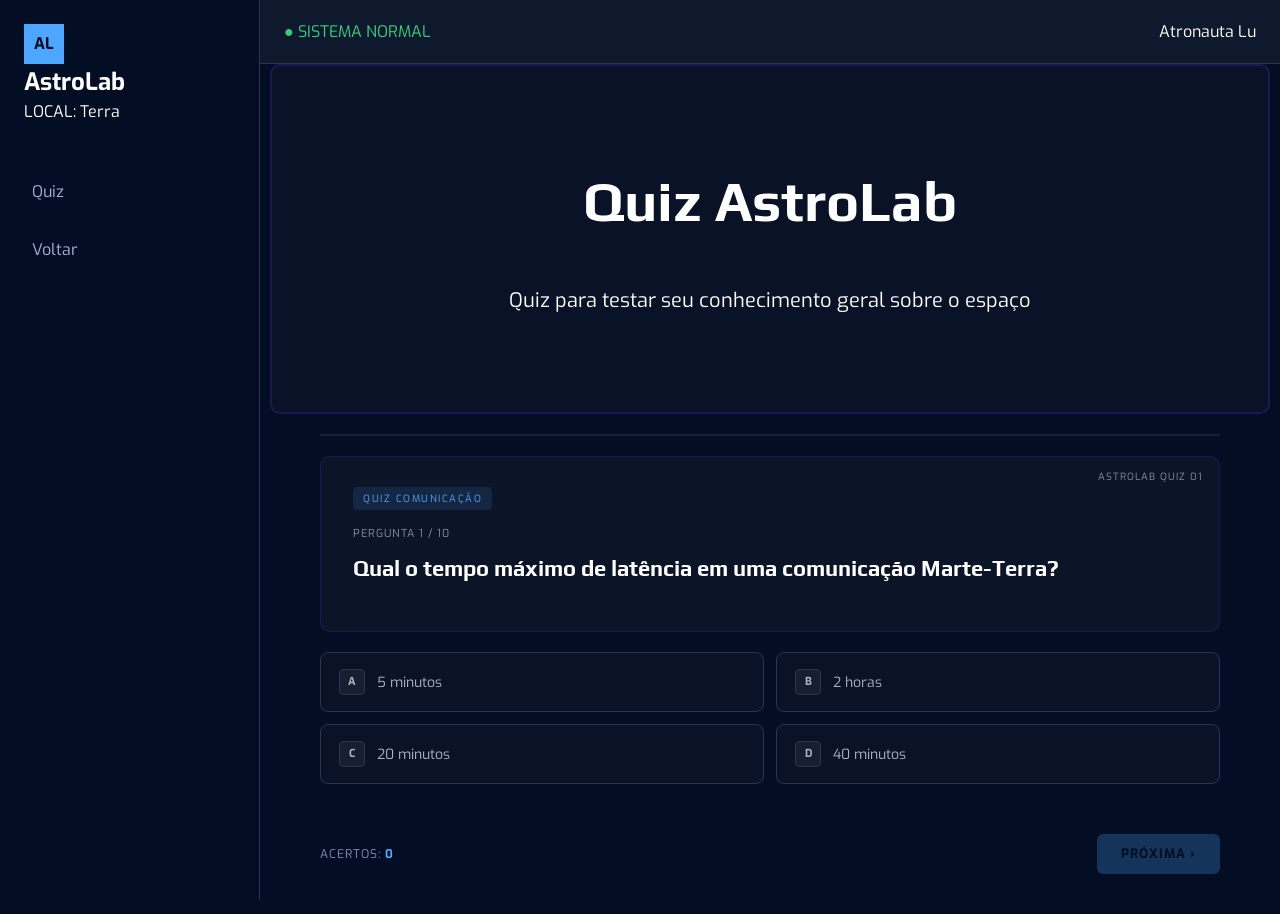
==== pages/quiz.html @ 885c474e "Feat: criação do quiz e correção de estrura da pagina" ====
<!DOCTYPE html>
<html lang="pt-br">
<head>
    <meta charset="UTF-8">
    <meta name="viewport" content="width=device-width, initial-scale=1.0">
    <link rel="shortcut icon" href="../images/intellect.png" type="image/png">

    <title>Quiz AstroLab</title>

    <link rel="stylesheet" href="../css/reset.css">
    <link rel="stylesheet" href="../css/variaveis.css">
    <link rel="stylesheet" href="../css/quiz.css">
    <link rel="stylesheet" href="../css/quiz-additions.css">

    <link rel="preconnect" href="https://fonts.googleapis.com">
    <link rel="preconnect" href="https://fonts.gstatic.com" crossorigin>
    <link href="https://fonts.googleapis.com/css2?family=Play:wght@400;700&display=swap" rel="stylesheet">

    <!-- Basic Icons -->
    <link href="https://cdn.boxicons.com/3.0.8/fonts/basic/boxicons.min.css" rel="stylesheet">
    <!-- Filled Icons -->
    <link href="https://cdn.boxicons.com/3.0.8/fonts/filled/boxicons-filled.min.css" rel="stylesheet">
    <!-- Brand Icons -->
    <link href="https://cdn.boxicons.com/3.0.8/fonts/brands/boxicons-brands.min.css" rel="stylesheet">

</head>
<body>
    
<aside class="sidebar">

    <div class="logo">
        <div class="logo-icon">AL</div>

        <div>
            <h2>AstroLab</h2>
            <p> LOCAL: Terra</p>
        </div>
    </div>

    <nav>

        <a href="" class="nav-inicio"> <i class="bxf bx-brain"></i> Quiz </a>
        <a href="../index.html" class="nav-problema"> <i class="bxf bx-reply-big"></i> Voltar </a>
        
    </nav>

</aside>


<div class="main">

    <header>

        <div class="status">
            ● SISTEMA NORMAL
        </div>

        <div class="header-right">

            <div id="clock"></div>

            <div class="user">
                Atronauta Lu
            </div>

        </div>

    </header>
    
    <div class="quiz-card">
        <h1> Quiz AstroLab</h1>
        
        <p> Quiz para testar seu conhecimento geral sobre o espaço </p>

    </div>

    <div id="quiz-area"></div>

</div>

    <script src="../js/quiz.js"></script>

</body>
</html>
---- css/variaveis.css ----
@import url('https://fonts.googleapis.com/css2?family=Exo:ital,wght@0,100..900;1,100..900&family=Play:wght@400;700&display=swap');


:root{
    --background-primary: #030e25;
    --background-secondary: #051224;

    --title: 'Play';
    --text: 'Exo';
    --text-size: 18px;

    --title-size: 56px;
}
---- css/quiz.css ----
html{ 
    scroll-behavior:smooth;
}

*{
    margin:0;
    padding:0;
}

body{
    margin: 0;
    display:flex;
    background: var(--background-primary);
    color:white;
    /* font-family:Segoe UI; */
    font-family: var(--text);
}


.sidebar{
    width:260px;
    height:100vh;

    background:#08112100;
    /* background-image: url(../images/fundo-galaxia.jpg); */
    border-right:1px solid #263552;

    position:fixed;
}

.main{
    margin-left:260px;
    flex:1;
    width: calc(100% - 260px);

    min-height: 100vh;
    display: flex;
    flex-direction: column;
    justify-content: center;
    align-items: center;

    padding-top: 64px;
    box-sizing: border-box;
}

header{
    height:64px;
    background:#101a2ef7;
    border-bottom:1px solid #263552;

    display:flex;
    justify-content:space-between;
    align-items:center;
    
    padding:0 24px;

    position:fixed;
    top:0;
    left: 260px;
    right: 0;

    z-index:1000;
}

.logo{
    padding:24px;
}

.logo-icon{
    width:40px;
    height:40px;

    background:#4DA6FF;

    color:#050B1A;

    display:flex;
    align-items:center;
    justify-content:center;

    font-weight:bold;
}

nav{
    display:flex;
    flex-direction:column;
    padding:20px;
}

nav a{
    color:#A8B3CC;
    text-decoration:none;
    padding:12px;
    border-radius:6px;
    margin-bottom: 10px;

    transition: all ease 0.5s;
}

nav a:hover{
    background:#18233B;
    color:white;
    transform: scale(1.05);
}

.status{
    color:#35D07F;
}



.quiz-card{
    width: 100%;
    max-width: 1000px;
    height: 350px;
    margin: 0;

    border-radius: 10px;
    border:2px solid rgba(91, 35, 222, 0.263);
    background:rgba(23, 27, 44, 0.358);

    display:flex;
    flex-direction:column;
    justify-content:center;
    align-items: center;
}

.quiz-card h1{
    font-family: var(--title);
    font-size:var(--title-size);
    margin: 20px 0;
}

.quiz-card p{
    font-size:20px;
    line-height:1.8;
    max-width:900px;
    padding:20px;
}

/* a{
    border-radius: 10px;
    text-decoration: none;
    color: #0d1d41;
    font-family: var(--title);
    font-size: 21px;
    background-color: #d6d6d6;
    padding: 15px;
    width: 500px;
    transition: all ease 0.6s;
    margin-top: 30px;
    height: 60px;
    justify-content: center;
    align-items: center;
    display: flex;
    
} */

.quiz-container {
    width: 100%;
    display: flex;
    justify-content: center;
    align-items: center;
}

.quiz{
    display: none;
    width: 90%;
    max-width: 1000px;
    height: 350px;
    border-radius: 10px;
    border: 2px solid rgba(91, 35, 222, 0.263);
    background: rgba(23, 27, 44, 0.358);
    flex-direction: column;
    justify-content: center;
    align-items: center;
}

.quiz.ativo{
    display: flex;
}
---- css/quiz-additions.css ----
/* =====================
   QUIZ - Estilos
   Adicionar ao quiz.css
   ===================== */

#quiz-area {
    width: 100%;
    max-width: 900px;
    padding: 20px 0 40px;
}

/* Barra de progresso */
.quiz-progress-bar {
    height: 2px;
    background: rgba(255, 255, 255, 0.08);
    border-radius: 2px;
    margin-bottom: 20px;
    overflow: hidden;
}

.quiz-progress-fill {
    height: 100%;
    background: #4DA6FF;
    border-radius: 2px;
    transition: width 0.4s ease;
}

/* Card da pergunta */
.quiz-question-card {
    position: relative;
    background: rgba(23, 27, 44, 0.5);
    border: 1px solid rgba(91, 35, 222, 0.25);
    border-radius: 10px;
    padding: 28px 32px;
    margin-bottom: 20px;
}

.quiz-corner-id {
    position: absolute;
    top: 12px;
    right: 16px;
    font-size: 10px;
    color: #8291a7;
    letter-spacing: 1px;
}

.quiz-tag {
    display: inline-block;
    background: rgba(77, 166, 255, 0.12);
    color: #4DA6FF;
    font-size: 10px;
    padding: 4px 10px;
    border-radius: 4px;
    letter-spacing: 1.5px;
    margin-bottom: 16px;
}

.quiz-q-number {
    font-size: 11px;
    color: #8291a7;
    letter-spacing: 1px;
    margin-bottom: 10px;
}

.quiz-q-text {
    font-size: 22px;
    font-weight: 600;
    line-height: 1.4;
    color: white;
    margin-bottom: 20px;
    font-family: var(--title, 'Play', sans-serif);
}

.quiz-q-meta {
    font-size: 11px;
    color: #4DA6FF;
    letter-spacing: 0.5px;
    opacity: 0.7;
}

/* Alternativas */
.quiz-answers {
    display: grid;
    grid-template-columns: 1fr 1fr;
    gap: 12px;
    margin-bottom: 14px;
}

.quiz-ans-btn {
    background: rgba(23, 27, 44, 0.4);
    border: 1px solid #263552;
    border-radius: 8px;
    padding: 16px 18px;
    text-align: left;
    cursor: pointer;
    font-family: var(--text, 'Courier New', monospace);
    font-size: 14px;
    color: #A8B3CC;
    display: flex;
    align-items: center;
    gap: 12px;
    transition: border-color 0.2s, background 0.2s, color 0.2s;
}

.quiz-ans-btn:hover:not(:disabled) {
    border-color: #4DA6FF;
    background: rgba(77, 166, 255, 0.06);
    color: white;
}

.quiz-ans-letter {
    font-size: 11px;
    background: rgba(255, 255, 255, 0.05);
    border: 1px solid #263552;
    width: 26px;
    height: 26px;
    display: flex;
    align-items: center;
    justify-content: center;
    border-radius: 4px;
    flex-shrink: 0;
    font-weight: bold;
    letter-spacing: 0;
    transition: background 0.2s, border-color 0.2s, color 0.2s;
}

.quiz-ans-btn:disabled {
    cursor: default;
}

/* Estados de resposta */
.quiz-ans-btn.correct {
    border-color: #35D07F;
    background: rgba(53, 208, 127, 0.08);
    color: #35D07F;
}

.quiz-ans-btn.correct .quiz-ans-letter {
    background: #35D07F;
    border-color: #35D07F;
    color: #050B1A;
}

.quiz-ans-btn.wrong {
    border-color: #E24B4A;
    background: rgba(226, 75, 74, 0.08);
    color: #E24B4A;
}

.quiz-ans-btn.wrong .quiz-ans-letter {
    background: #E24B4A;
    border-color: #E24B4A;
    color: white;
}

/* Feedback */
.quiz-feedback {
    font-size: 13px;
    min-height: 20px;
    margin-bottom: 16px;
    letter-spacing: 0.5px;
    color: #8291a7;
}

.feedback-correct {
    color: #35D07F;
}

.feedback-wrong {
    color: #E24B4A;
}

/* Navegação */
.quiz-nav {
    display: flex;
    align-items: center;
    justify-content: space-between;
}

.quiz-score-display {
    font-size: 12px;
    color: #8291a7;
    letter-spacing: 1px;
}

.quiz-score-display strong {
    color: #4DA6FF;
}

.quiz-btn-next {
    background: #4DA6FF;
    color: #050B1A;
    border: none;
    border-radius: 6px;
    padding: 10px 24px;
    font-family: var(--text, 'Courier New', monospace);
    font-size: 13px;
    font-weight: bold;
    cursor: pointer;
    letter-spacing: 1px;
    transition: opacity 0.2s, transform 0.1s;
}

.quiz-btn-next:hover:not(:disabled) {
    opacity: 0.85;
}

.quiz-btn-next:active:not(:disabled) {
    transform: scale(0.97);
}

.quiz-btn-next:disabled {
    opacity: 0.25;
    cursor: default;
}

/* Tela de resultado */
.quiz-result-card {
    background: rgba(23, 27, 44, 0.5);
    border: 1px solid rgba(91, 35, 222, 0.25);
    border-radius: 10px;
    padding: 48px 32px;
    text-align: center;
}

.result-label {
    font-size: 11px;
    color: #8291a7;
    letter-spacing: 2px;
    margin-bottom: 8px;
}

.result-score {
    font-size: 56px;
    font-weight: bold;
    color: #4DA6FF;
    font-family: var(--title, 'Play', sans-serif);
    margin: 8px 0 12px;
    line-height: 1;
}

.result-pct {
    font-size: 13px;
    letter-spacing: 2px;
    margin-bottom: 20px;
}

.result-excellent { color: #35D07F; }
.result-good      { color: #4DA6FF; }
.result-ok        { color: #F5A623; }
.result-fail      { color: #E24B4A; }

.result-msg {
    font-size: 15px;
    color: #A8B3CC;
    margin-bottom: 32px;
    line-height: 1.6;
}

.quiz-btn-restart {
    background: transparent;
    border: 1px solid #4DA6FF;
    color: #4DA6FF;
    border-radius: 6px;
    padding: 10px 28px;
    font-family: var(--text, 'Courier New', monospace);
    font-size: 13px;
    cursor: pointer;
    letter-spacing: 1px;
    transition: background 0.2s, color 0.2s;
}

.quiz-btn-restart:hover {
    background: rgba(77, 166, 255, 0.1);
}

/* Responsivo */
@media (max-width: 600px) {
    .quiz-answers {
        grid-template-columns: 1fr;
    }

    .quiz-q-text {
        font-size: 18px;
    }

    .result-score {
        font-size: 40px;
    }
}
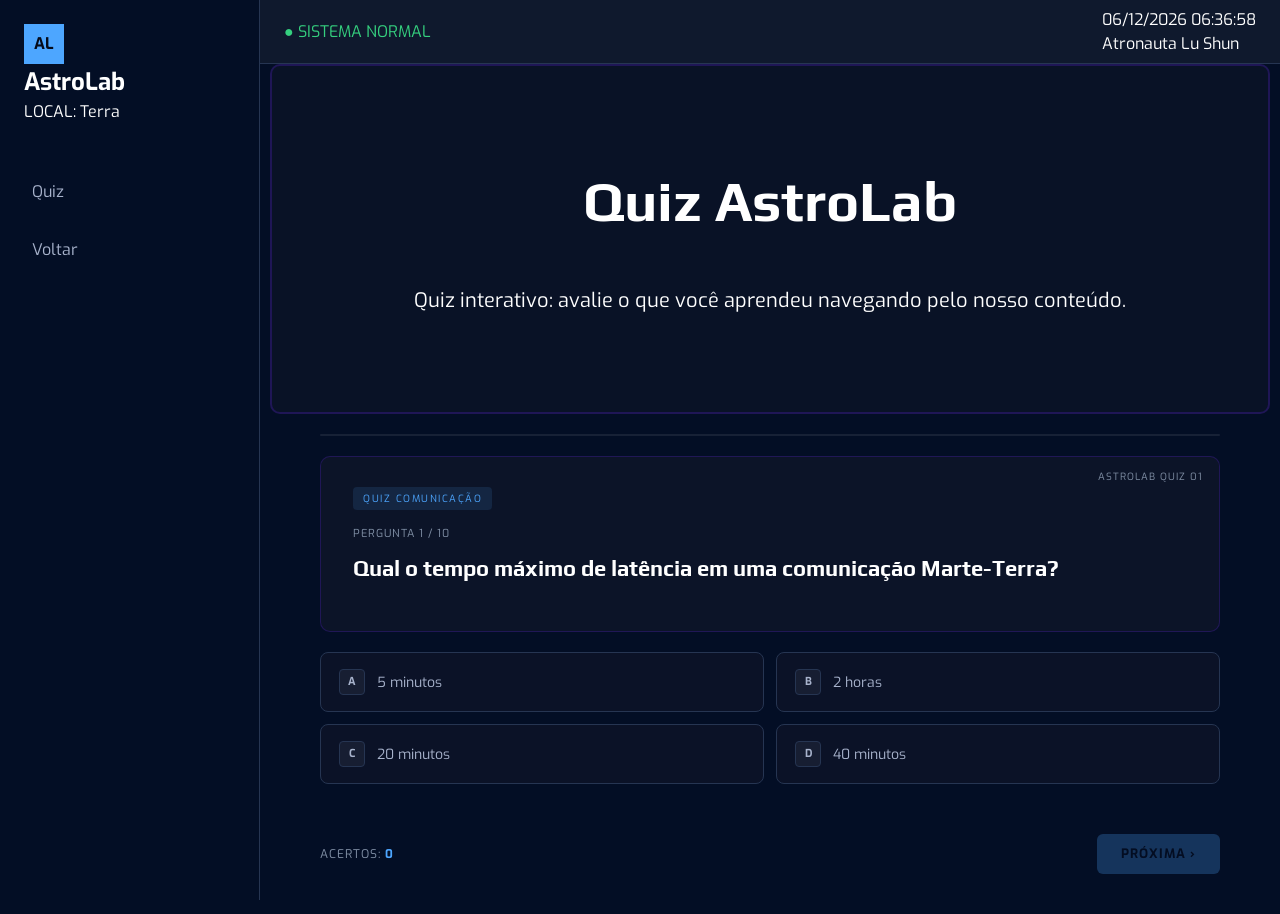
==== commit 465a424e: "feat: atualizei as perguntas e respostas do quiz" ====
--- a/pages/quiz.html
+++ b/pages/quiz.html
@@ -60,7 +60,7 @@
             <div id="clock"></div>
 
             <div class="user">
-                Atronauta Lu
+                Atronauta Lu Shun
             </div>
 
         </div>
@@ -70,7 +70,7 @@
     <div class="quiz-card">
         <h1> Quiz AstroLab</h1>
         
-        <p> Quiz para testar seu conhecimento geral sobre o espaço </p>
+        <p> Quiz interativo: avalie o que você aprendeu navegando pelo nosso conteúdo. </p>
 
     </div>
 
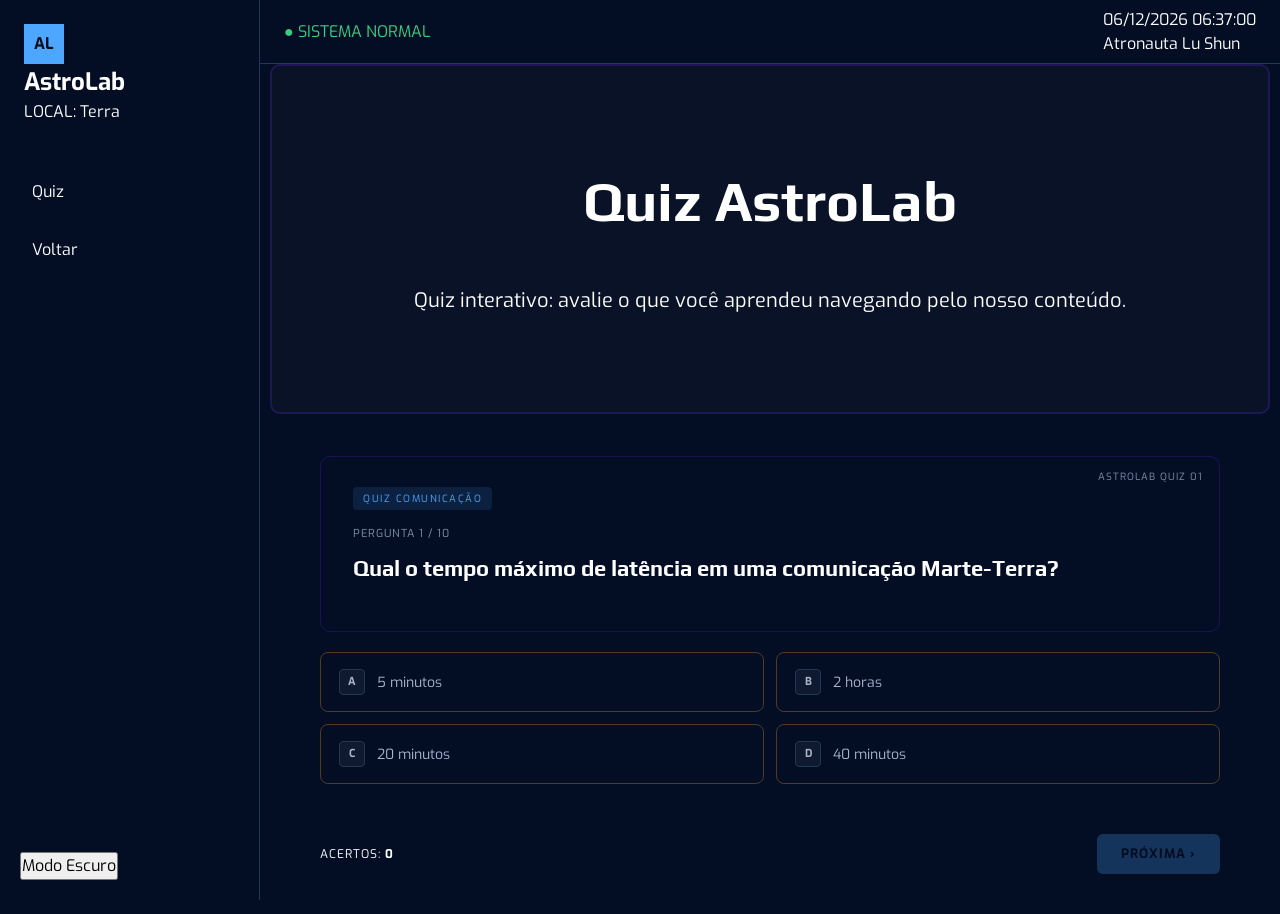
==== commit a2dcd07d: "feat: adicionei a função de troca de tema" ====
--- a/pages/quiz.html
+++ b/pages/quiz.html
@@ -44,6 +44,13 @@
         
     </nav>
 
+    <div class="tema-container">
+        <button id="tema-alt" id="tema-btn">
+            <i class="bx bx-moon" id="tema-icone"></i>
+            <span id="tema-txt"> Modo Escuro </span>
+        </button>
+
+    </div>
 </aside>
 
 
--- a/css/variaveis.css
+++ b/css/variaveis.css
@@ -4,10 +4,33 @@
 :root{
     --background-primary: #030e25;
     --background-secondary: #051224;
+    --background-sidebar: #08112100;
 
     --title: 'Play';
     --text: 'Exo';
     --text-size: 18px;
 
     --title-size: 56px;
+}
+
+html.light-tema {
+    --background-primary: #6494c4d1;
+    --background-sidebar: ##6494c4d1;
+    --background-header: #6494c4;
+
+    --background-card: rgba(23, 27, 44, 0.651);
+
+    --background-barra: #2b67a3;
+    --background-barra2: #b3c4d5;
+
+    --text-color: #1d1b1b;
+    --border-color: #301611;
+}
+
+html.galaxy-tema {
+    --background-primary: #000000;
+    --background-secondary: #1b1342;
+    --background-sidebar: #1a0f4700;
+    --border-color: #5b23de;
+    --text-color: #e0d7ff;
 }
--- a/css/quiz.css
+++ b/css/quiz.css
@@ -12,7 +12,6 @@
     display:flex;
     background: var(--background-primary);
     color:white;
-    /* font-family:Segoe UI; */
     font-family: var(--text);
 }
 
@@ -20,13 +19,47 @@
 .sidebar{
     width:260px;
     height:100vh;
+    background: var(--background-sidebar);
+    color: var(--text-color);
+    border-right:1px solid #263552;
+    position:fixed;
 
-    background:#08112100;
-    /* background-image: url(../images/fundo-galaxia.jpg); */
-    border-right:1px solid #263552;
+    display: flex;
+    flex-direction: column;
+}
 
-    position:fixed;
+.tema-container {
+    margin-top: auto; 
+    padding: 20px;
+    border-top: 1px solid var(--border-color);
 }
+
+.tema-btn {
+    width: 100%;
+    display: flex;
+    align-items: center;
+    gap: 12px;
+    padding: 12px;
+    background: transparent;
+    border: 1px solid var(--border-color);
+    border-radius: 20px;
+    color: var(--text-muted);
+    font-family: var(--text);
+    font-size: 14px;
+    cursor: pointer;
+    transition: all ease 0.3s;
+}
+
+.tema-btn:hover {
+    background: #18233B;
+    color: var(--text-color);
+}
+
+html.light-tema .tema-btn:hover {
+    background: #e2e8f0;
+}
+
+
 
 .main{
     margin-left:260px;
@@ -41,11 +74,13 @@
 
     padding-top: 64px;
     box-sizing: border-box;
+
+    color: var(--text-color);
 }
 
 header{
     height:64px;
-    background:#101a2ef7;
+    background: var(--background-header);
     border-bottom:1px solid #263552;
 
     display:flex;
@@ -88,7 +123,7 @@
 }
 
 nav a{
-    color:#A8B3CC;
+    color:var(--text-color);
     text-decoration:none;
     padding:12px;
     border-radius:6px;
@@ -138,24 +173,6 @@
     padding:20px;
 }
 
-/* a{
-    border-radius: 10px;
-    text-decoration: none;
-    color: #0d1d41;
-    font-family: var(--title);
-    font-size: 21px;
-    background-color: #d6d6d6;
-    padding: 15px;
-    width: 500px;
-    transition: all ease 0.6s;
-    margin-top: 30px;
-    height: 60px;
-    justify-content: center;
-    align-items: center;
-    display: flex;
-    
-} */
-
 .quiz-container {
     width: 100%;
     display: flex;
--- a/css/quiz-additions.css
+++ b/css/quiz-additions.css
@@ -12,7 +12,7 @@
 /* Barra de progresso */
 .quiz-progress-bar {
     height: 2px;
-    background: rgba(255, 255, 255, 0.08);
+    background: var(--background-barra2);
     border-radius: 2px;
     margin-bottom: 20px;
     overflow: hidden;
@@ -20,7 +20,7 @@
 
 .quiz-progress-fill {
     height: 100%;
-    background: #4DA6FF;
+    background: var(--background-barra);
     border-radius: 2px;
     transition: width 0.4s ease;
 }
@@ -28,7 +28,7 @@
 /* Card da pergunta */
 .quiz-question-card {
     position: relative;
-    background: rgba(23, 27, 44, 0.5);
+    background: var(--background-card);
     border: 1px solid rgba(91, 35, 222, 0.25);
     border-radius: 10px;
     padding: 28px 32px;
@@ -87,8 +87,8 @@
 }
 
 .quiz-ans-btn {
-    background: rgba(23, 27, 44, 0.4);
-    border: 1px solid #263552;
+    background: var(--background-card);
+    border: 1px solid #523b26;
     border-radius: 8px;
     padding: 16px 18px;
     text-align: left;
@@ -179,12 +179,12 @@
 
 .quiz-score-display {
     font-size: 12px;
-    color: #8291a7;
+    color: var(--background-card);
     letter-spacing: 1px;
 }
 
 .quiz-score-display strong {
-    color: #4DA6FF;
+    color: var(--background-barra)
 }
 
 .quiz-btn-next {
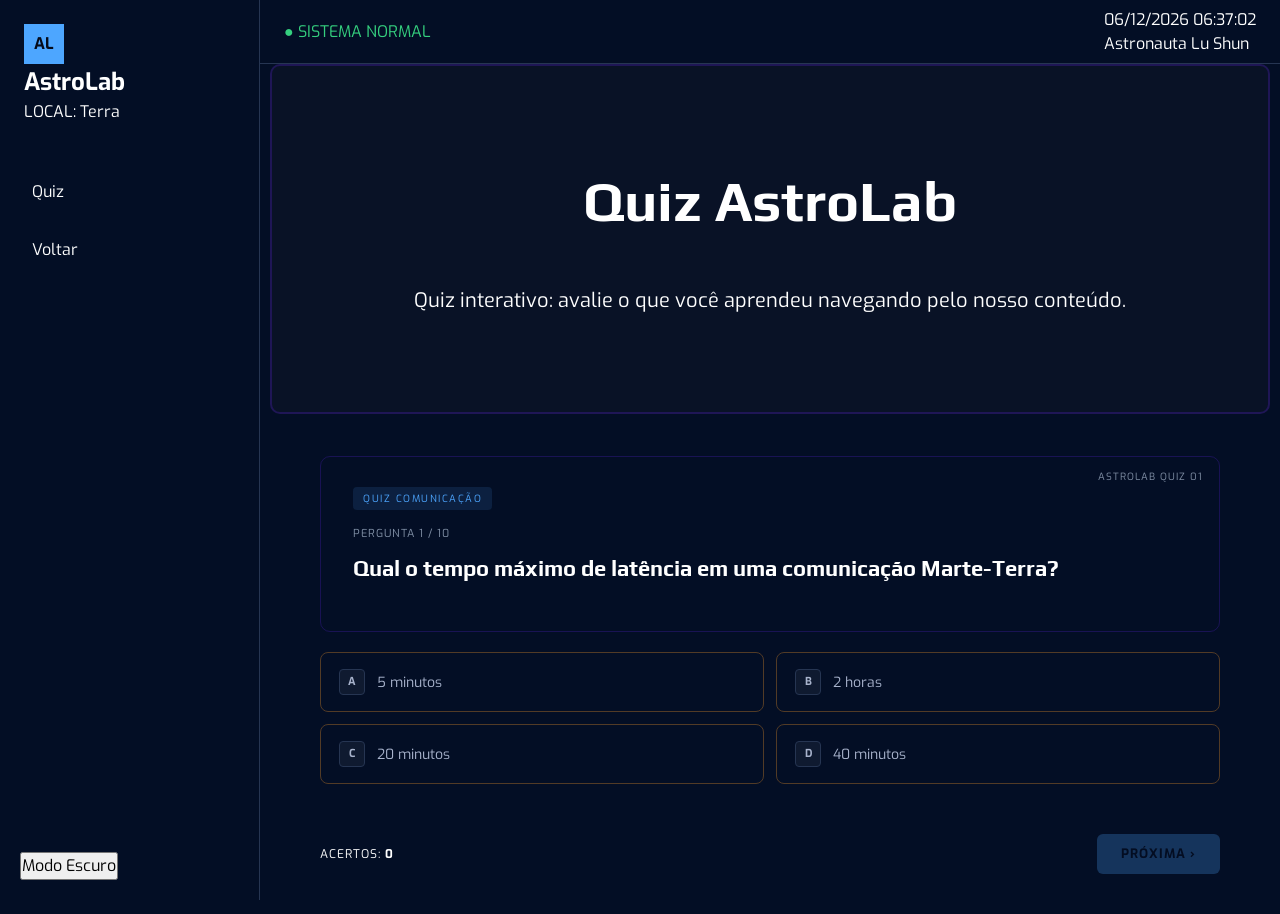
==== commit e70725a8: "feat: adição active state na nav bar lateral" ====
--- a/pages/quiz.html
+++ b/pages/quiz.html
@@ -67,7 +67,7 @@
             <div id="clock"></div>
 
             <div class="user">
-                Atronauta Lu Shun
+                Astronauta Lu Shun
             </div>
 
         </div>
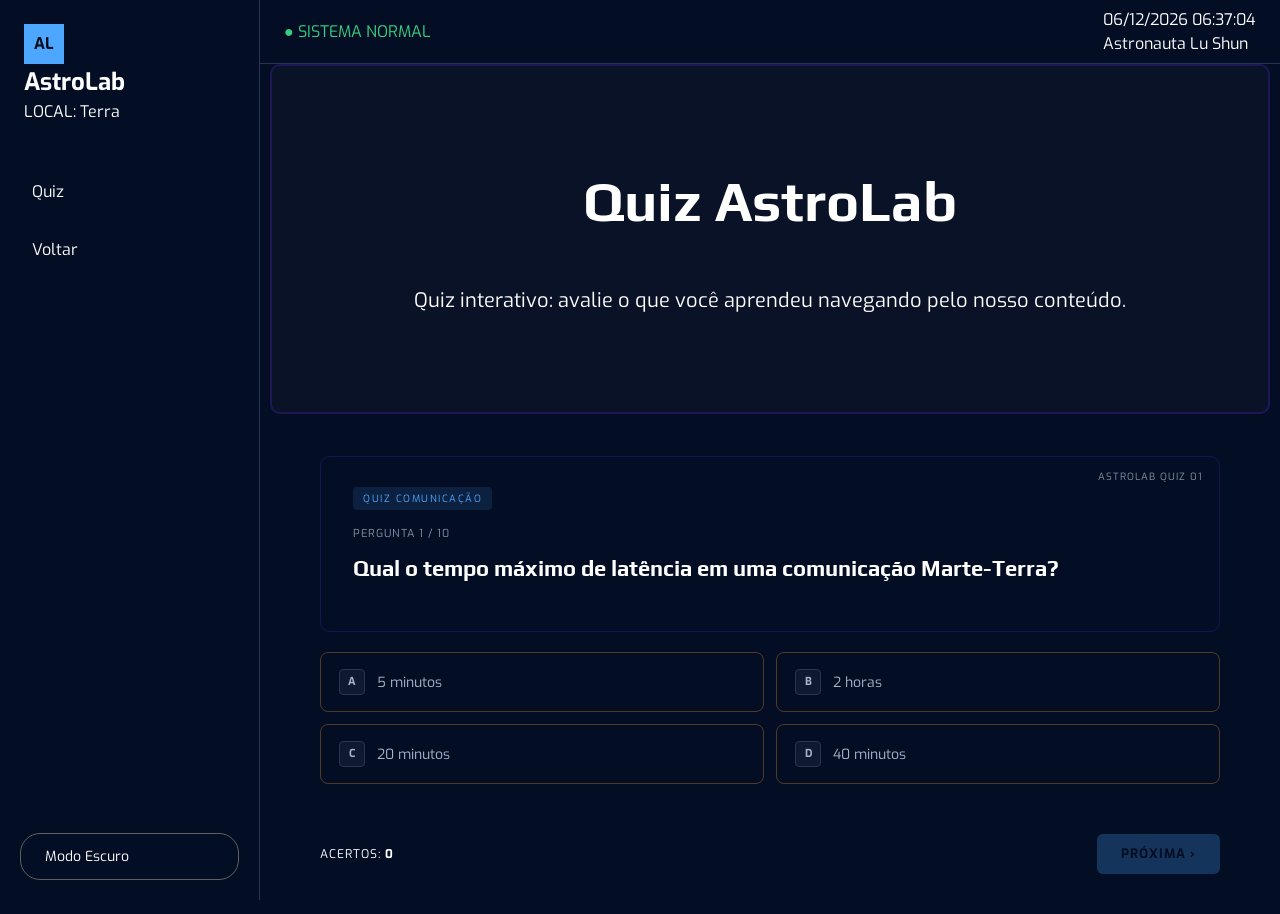
==== commit 8bf71837: "fix: arrumando id do btn tema" ====
--- a/pages/quiz.html
+++ b/pages/quiz.html
@@ -45,7 +45,7 @@
     </nav>
 
     <div class="tema-container">
-        <button id="tema-alt" id="tema-btn">
+        <button id="tema-alt">
             <i class="bx bx-moon" id="tema-icone"></i>
             <span id="tema-txt"> Modo Escuro </span>
         </button>
--- a/css/variaveis.css
+++ b/css/variaveis.css
@@ -11,6 +11,12 @@
     --text-size: 18px;
 
     --title-size: 56px;
+
+    --background-color: #49494988;
+
+    --border-color: #616161;
+
+
 }
 
 html.light-tema {
@@ -25,6 +31,8 @@
 
     --text-color: #1d1b1b;
     --border-color: #301611;
+
+    --background-color: #d8d8d8;
 }
 
 html.galaxy-tema {
@@ -33,4 +41,6 @@
     --background-sidebar: #1a0f4700;
     --border-color: #5b23de;
     --text-color: #e0d7ff;
+
+    --background-color: #283046b0;
 }
--- a/css/quiz.css
+++ b/css/quiz.css
@@ -31,16 +31,17 @@
 .tema-container {
     margin-top: auto; 
     padding: 20px;
-    border-top: 1px solid var(--border-color);
-}
-
-.tema-btn {
+    /* border-top: 1px solid var(--border-color); */
+}
+
+#tema-alt {
     width: 100%;
     display: flex;
     align-items: center;
     gap: 12px;
     padding: 12px;
     background: transparent;
+    /* background-color: var(--background-color); */
     border: 1px solid var(--border-color);
     border-radius: 20px;
     color: var(--text-muted);
@@ -50,12 +51,13 @@
     transition: all ease 0.3s;
 }
 
-.tema-btn:hover {
-    background: #18233B;
+#tema-alt:hover {
+    background-color: var(--background-color);
+    /* background: #18233B; */
     color: var(--text-color);
 }
 
-html.light-tema .tema-btn:hover {
+html.light-tema .tema-alt:hover {
     background: #e2e8f0;
 }
 
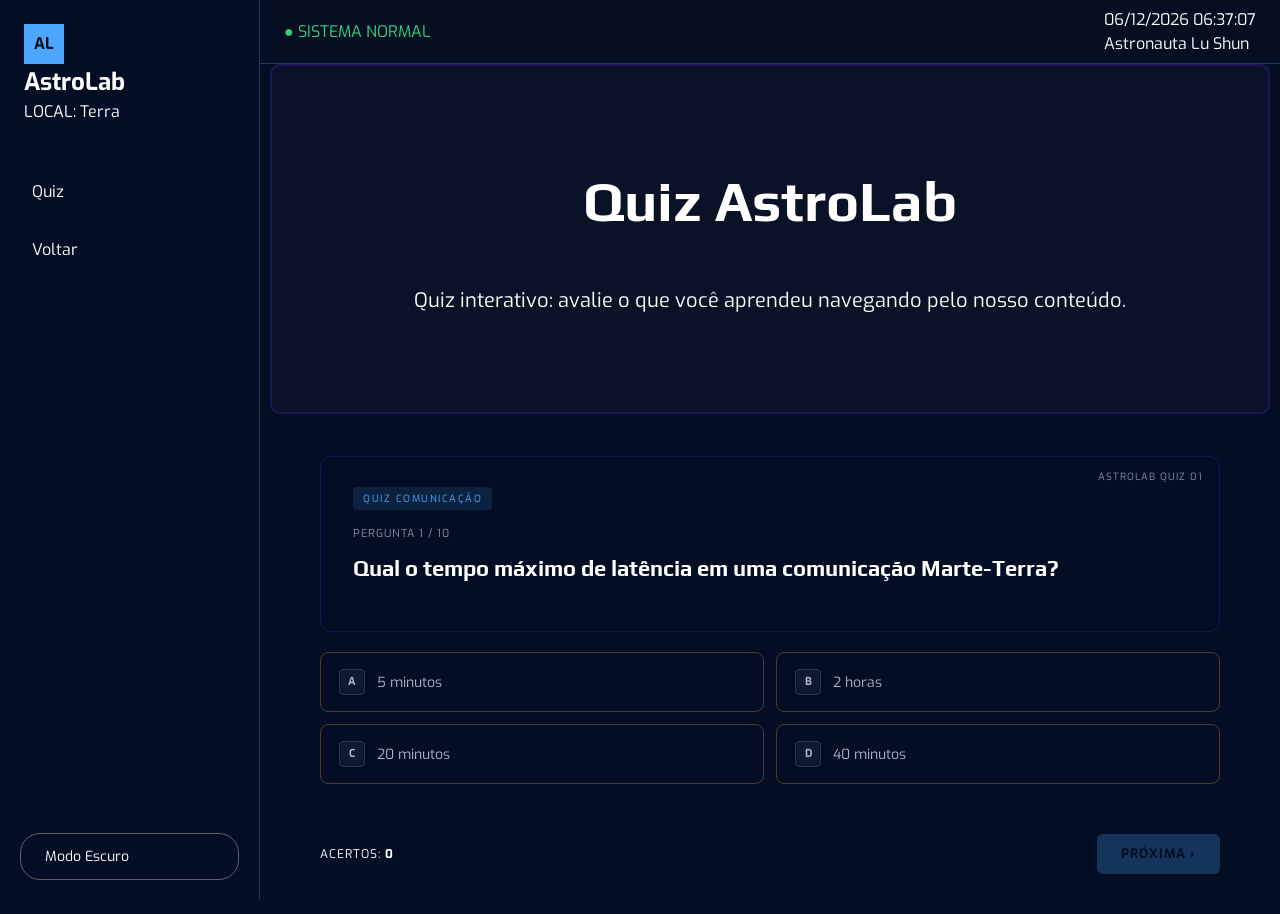
==== commit 0deae18a: "style: ajustei a cor da header e corrgir ortografia" ====
--- a/pages/quiz.html
+++ b/pages/quiz.html
@@ -39,7 +39,7 @@
 
     <nav>
 
-        <a href="" class="nav-inicio"> <i class="bxf bx-brain"></i> Quiz </a>
+        <a href="#" class="nav-inicio"> <i class="bxf bx-brain"></i> Quiz </a>
         <a href="../index.html" class="nav-problema"> <i class="bxf bx-reply-big"></i> Voltar </a>
         
     </nav>
--- a/css/variaveis.css
+++ b/css/variaveis.css
@@ -5,6 +5,8 @@
     --background-primary: #030e25;
     --background-secondary: #051224;
     --background-sidebar: #08112100;
+    --background-header: #081121d1;
+
 
     --title: 'Play';
     --text: 'Exo';
@@ -21,8 +23,9 @@
 
 html.light-tema {
     --background-primary: #6494c4d1;
-    --background-sidebar: ##6494c4d1;
-    --background-header: #6494c4;
+    --background-secondary: #48719bd1;
+    --background-sidebar: #6494c4;
+    --background-header: #6494c4ab;
 
     --background-card: rgba(23, 27, 44, 0.651);
 
@@ -41,6 +44,8 @@
     --background-sidebar: #1a0f4700;
     --border-color: #5b23de;
     --text-color: #e0d7ff;
+    --background-header: #000000cf;
+
 
     --background-color: #283046b0;
 }
